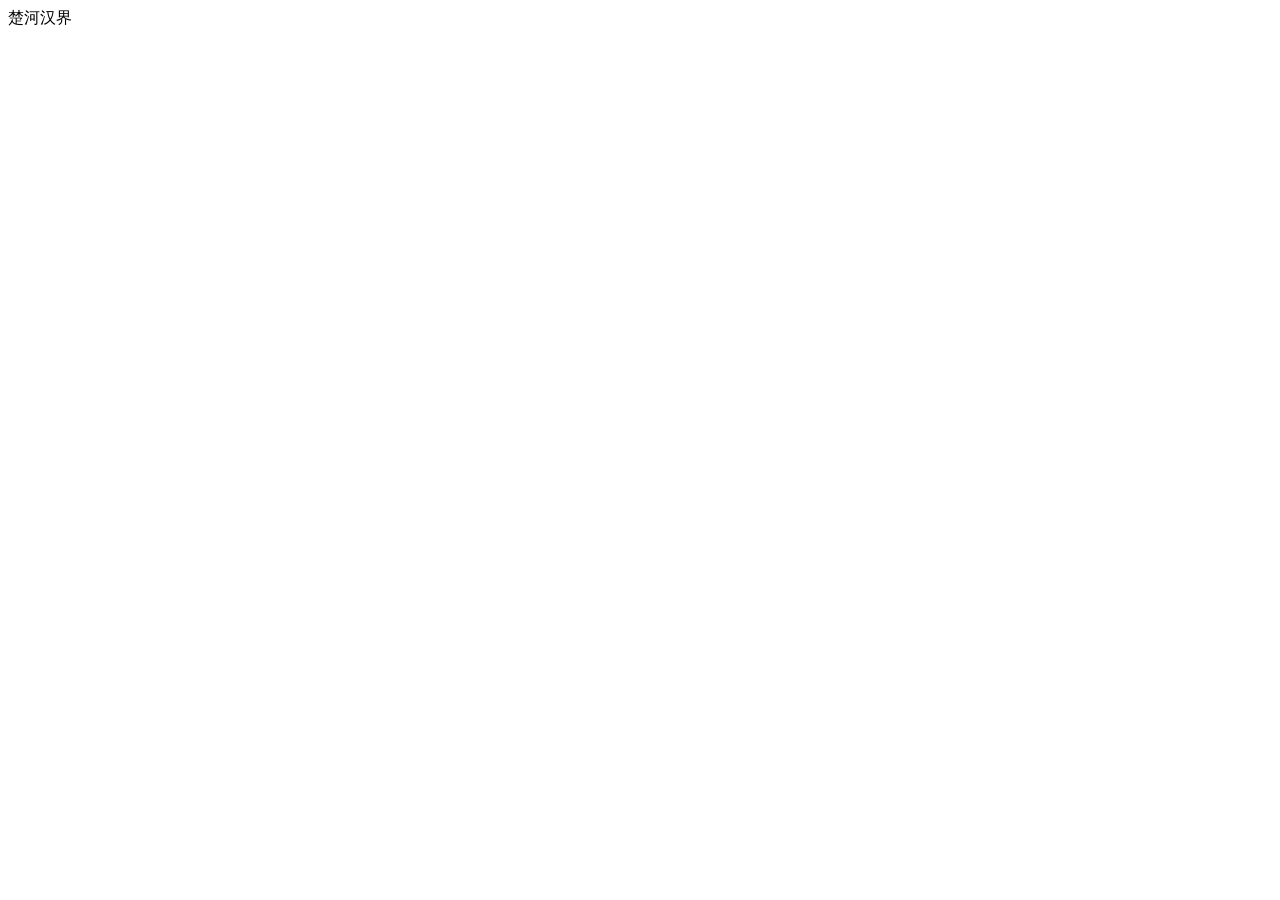
==== index.html @ 2ac980fb "Add files via upload" ====
<!DOCTYPE html>
<html lang="zh-CN">
<head>
    <meta charset="UTF-8">
    <meta name="viewport" content="width=device-width, initial-scale=1.0">
    <title>中国象棋</title>
    <link rel="stylesheet" href="./css/style.css">
</head>
<body>
    <div class="board-wrapper">
        <div class="chess-board" id="chessBoard">
            <!-- 棋盘线 -->
            <div class="board-line v-line full" style="left:0"></div>
            <div class="board-line v-line full" style="left:480px"></div>
            <div class="board-line v-line" style="left:60px"></div>
            <div class="board-line v-line" style="left:120px"></div>
            <div class="board-line v-line" style="left:180px"></div>
            <div class="board-line v-line" style="left:240px"></div>
            <div class="board-line v-line" style="left:300px"></div>
            <div class="board-line v-line" style="left:360px"></div>
            <div class="board-line v-line" style="left:420px"></div>
            <div class="board-line v-line bottom" style="left:60px"></div>
            <div class="board-line v-line bottom" style="left:120px"></div>
            <div class="board-line v-line bottom" style="left:180px"></div>
            <div class="board-line v-line bottom" style="left:240px"></div>
            <div class="board-line v-line bottom" style="left:300px"></div>
            <div class="board-line v-line bottom" style="left:360px"></div>
            <div class="board-line v-line bottom" style="left:420px"></div>
            
            <div class="board-line h-line" style="top:0"></div>
            <div class="board-line h-line" style="top:60px"></div>
            <div class="board-line h-line" style="top:120px"></div>
            <div class="board-line h-line" style="top:180px"></div>
            <div class="board-line h-line" style="top:240px"></div>
            <div class="board-line h-line" style="top:300px"></div>
            <div class="board-line h-line" style="top:360px"></div>
            <div class="board-line h-line" style="top:420px"></div>
            <div class="board-line h-line" style="top:480px"></div>
            <div class="board-line h-line" style="top:540px"></div>
            
            <div class="palace palace-top"></div>
            <div class="palace palace-bottom"></div>
            <div class="river"><span>楚河</span><span>汉界</span></div>
            
            <!-- 棋子容器，js动态渲染 -->
            <div id="pieceContainer"></div>
        </div>
    </div>

    <script src="./js/boardData.js"></script>
    <script src="./js/rule.js"></script>
    <script src="./js/render.js"></script>
    <script src="./js/event.js"></script>
    <script src="./js/winModal.js"></script>
</body>
</html>
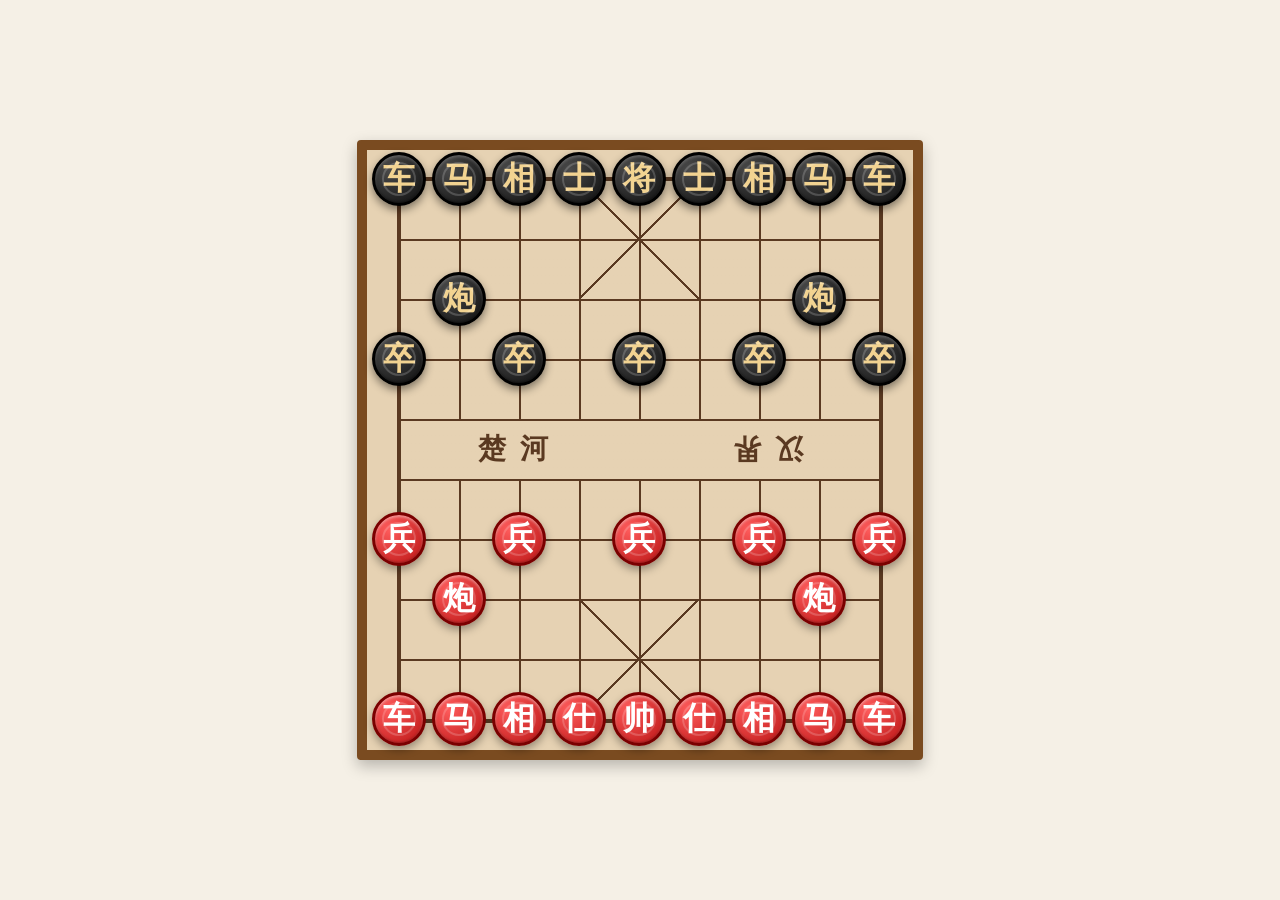
==== commit 9b57c328: "Update index.html" ====
--- a/index.html
+++ b/index.html
@@ -4,7 +4,7 @@
     <meta charset="UTF-8">
     <meta name="viewport" content="width=device-width, initial-scale=1.0">
     <title>中国象棋</title>
-    <link rel="stylesheet" href="./css/style.css">
+    <link rel="stylesheet" href="./style.css">
 </head>
 <body>
     <div class="board-wrapper">
@@ -47,10 +47,10 @@
         </div>
     </div>
 
-    <script src="./js/boardData.js"></script>
-    <script src="./js/rule.js"></script>
-    <script src="./js/render.js"></script>
-    <script src="./js/event.js"></script>
-    <script src="./js/winModal.js"></script>
+    <script src="./boardData.js"></script>
+    <script src="./rule.js"></script>
+    <script src="./render.js"></script>
+    <script src="./event.js"></script>
+    <script src="./winModal.js"></script>
 </body>
-</html>+</html>
--- a/style.css
+++ b/style.css
@@ -0,0 +1,152 @@
+* {
+    margin: 0;
+    padding: 0;
+    box-sizing: border-box;
+}
+body {
+    min-height: 100vh;
+    display: flex;
+    justify-content: center;
+    align-items: center;
+    background: #f5f0e6;
+}
+/* 落子坐标：x=col*60,y=row*60 col0-8 row0-9 */
+.board-wrapper {
+    border: 10px solid #7a4b20;
+    border-radius: 4px;
+    padding: 27px 30px;
+    background: #e6d2b3;
+    box-shadow: 0 6px 15px rgba(0,0,0,0.25);
+}
+.chess-board {
+    width: 486px;
+    height: 546px;
+    position: relative;
+    background: linear-gradient(to right,rgba(230,210,179,0.95),rgba(230,210,179,0.95)),repeating-linear-gradient(to bottom,#e0ccac 0,#e0ccac 1px,transparent 1px,transparent 8px);
+    background-size: 100% 100%,100% 8px;
+    border: 2px solid #5a3921;
+}
+.board-line {
+    position: absolute;
+    background: #5a3921;
+}
+.v-line {
+    width: 2px;
+    top: 0;
+    height: 240px;
+}
+.v-line.bottom {
+    top: 300px;
+}
+.v-line.full {
+    height: 100%;
+}
+.h-line {
+    left: 0;
+    width: 100%;
+    height: 2px;
+}
+.river {
+    position: absolute;
+    top: 240px;
+    left: 0;
+    right: 0;
+    height: 60px;
+    display: flex;
+    justify-content: space-around;
+    align-items: center;
+    font-family: "楷体",serif;
+    font-size: 28px;
+    font-weight: bold;
+    color: #5a3921;
+    letter-spacing: 14px;
+}
+.river span:last-child {
+    transform: rotate(180deg);
+}
+/* 九宫：linear-gradient 画完整米字 */
+.palace {
+    position: absolute;
+    width: 120px;
+    height: 120px;
+    background: linear-gradient(-45deg,transparent calc(50% - 1px),#5a3921 calc(50% - 1px),#5a3921 calc(50% + 1px),transparent calc(50% + 1px)),linear-gradient(45deg,transparent calc(50% - 1px),#5a3921 calc(50% - 1px),#5a3921 calc(50% + 1px),transparent calc(50% + 1px));
+}
+.palace-top {
+    top: 0;
+    left: 180px;
+}
+.palace-bottom {
+    top: 420px;
+    left: 180px;
+}
+#pieceContainer {
+    position: absolute;
+    top: 0;
+    left: 0;
+    width: 100%;
+    height: 100%;
+}
+/* 棋子通用样式 */
+.chess-piece {
+    width: 54px;
+    height: 54px;
+    border-radius: 50%;
+    display: flex;
+    justify-content: center;
+    align-items: center;
+    font-size: 32px;
+    font-weight: bold;
+    font-family: "楷体", "KaiTi", "STKaiti", serif;
+    cursor: pointer;
+    transition: all 0.2s ease;
+    position: absolute;
+    user-select: none;
+    z-index: 10;
+}
+/* 红方棋子样式 */
+.chess-piece.red {
+    background: radial-gradient(circle at 30% 30%, #ff5c5c, #b81212);
+    border: 3px solid #7a0000;
+    color: #ffffff;
+    box-shadow: 
+        0 4px 8px rgba(0,0,0,0.35),
+        inset 0 2px 3px rgba(255,255,255,0.45),
+        inset 0 -1px 2px rgba(0,0,0,0.25);
+}
+/* 黑方棋子样式 */
+.chess-piece.black {
+    background: radial-gradient(circle at 30% 30%, #4a4a4a, #0d0d0d);
+    border: 3px solid #000000;
+    color: #f2d391;
+    box-shadow: 
+        0 4px 8px rgba(0,0,0,0.45),
+        inset 0 2px 3px rgba(255,255,255,0.22),
+        inset 0 -1px 2px rgba(0,0,0,0.4);
+}
+/* 悬浮效果 */
+.chess-piece:hover {
+    transform: translateY(-3px);
+    box-shadow: 
+        0 7px 12px rgba(0,0,0,0.4),
+        inset 0 2px 3px rgba(255,255,255,0.45),
+        inset 0 -1px 2px rgba(0,0,0,0.25);
+}
+/* 选中效果 */
+.chess-piece.selected {
+    border-color: #ffeb3b;
+    box-shadow: 
+        0 0 0 3px #ffeb3b,
+        0 7px 12px rgba(0,0,0,0.4),
+        inset 0 2px 3px rgba(255,255,255,0.45),
+        inset 0 -1px 2px rgba(0,0,0,0.25);
+}
+/* 棋子内部的环形纹路 */
+.chess-piece::before {
+    content: '';
+    position: absolute;
+    width: 72%;
+    height: 72%;
+    border-radius: 50%;
+    border: 2px solid rgba(255,255,255,0.18);
+    box-sizing: border-box;
+}
